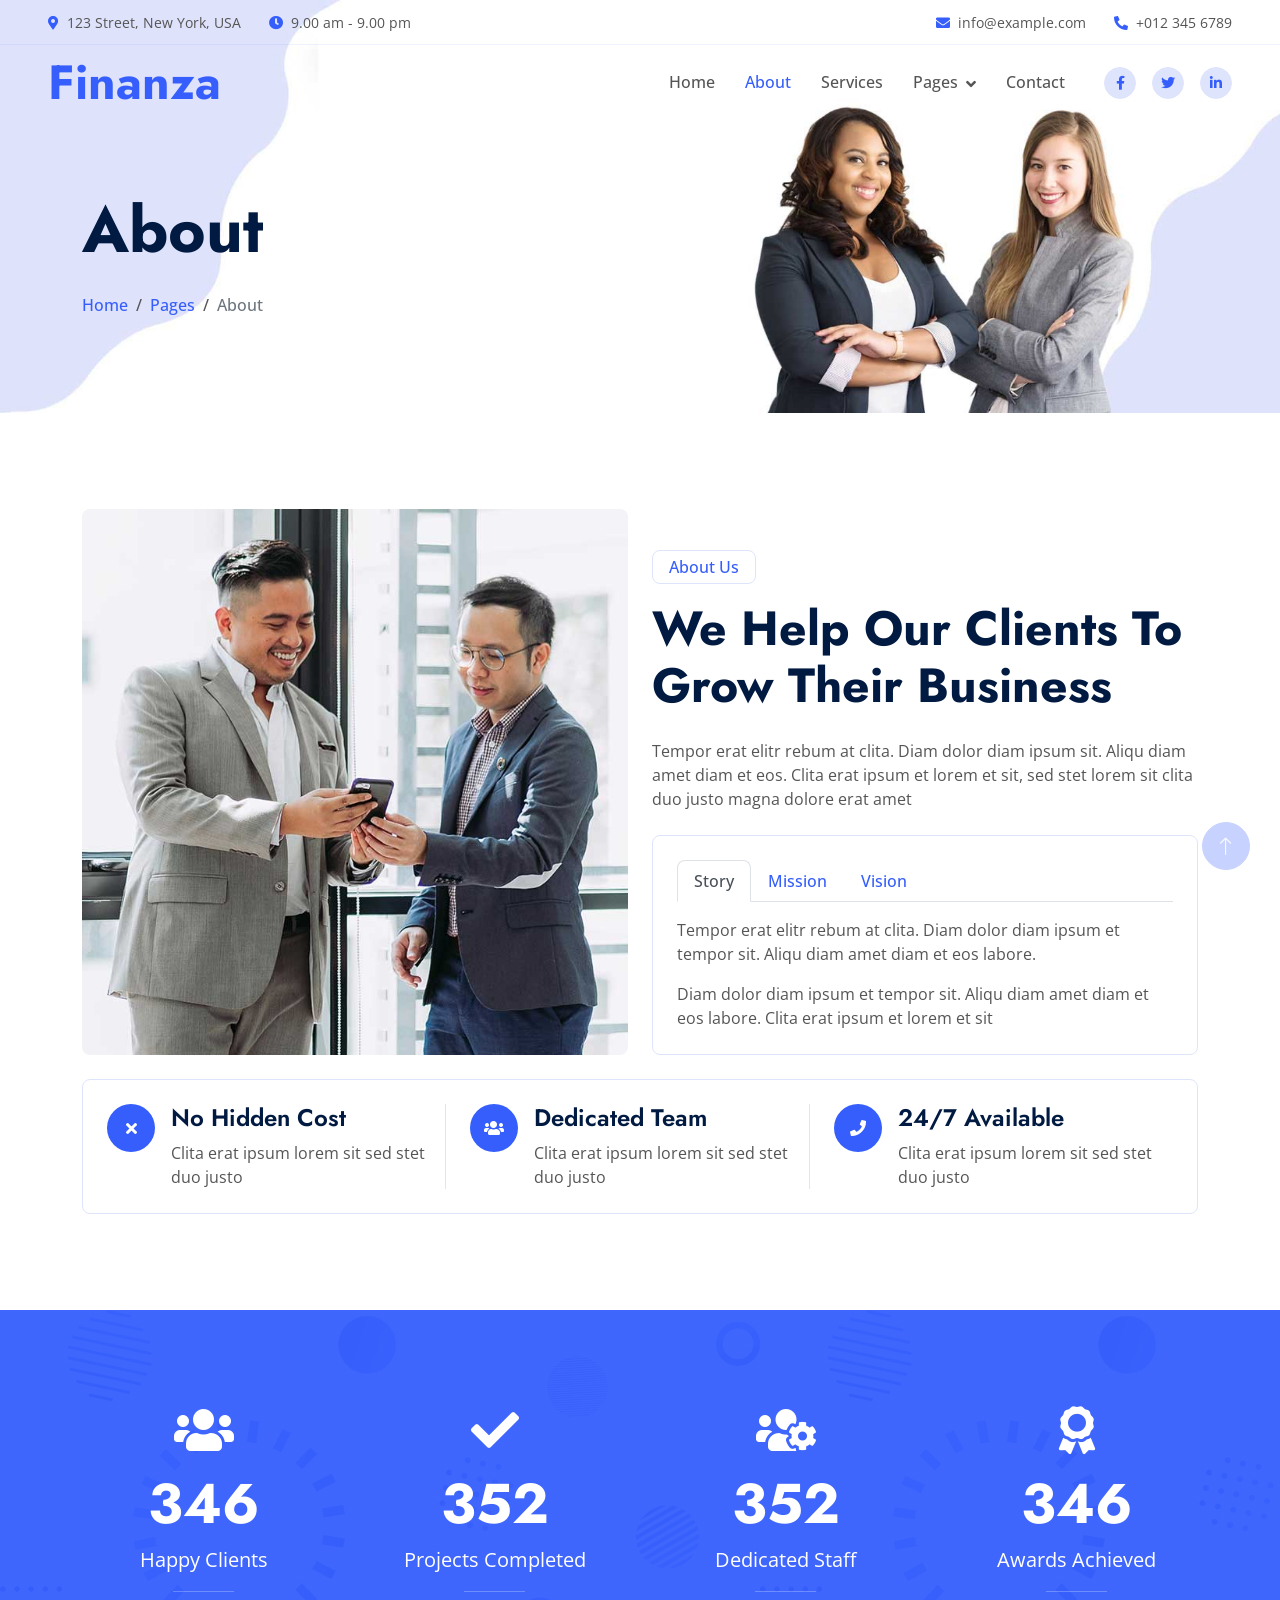
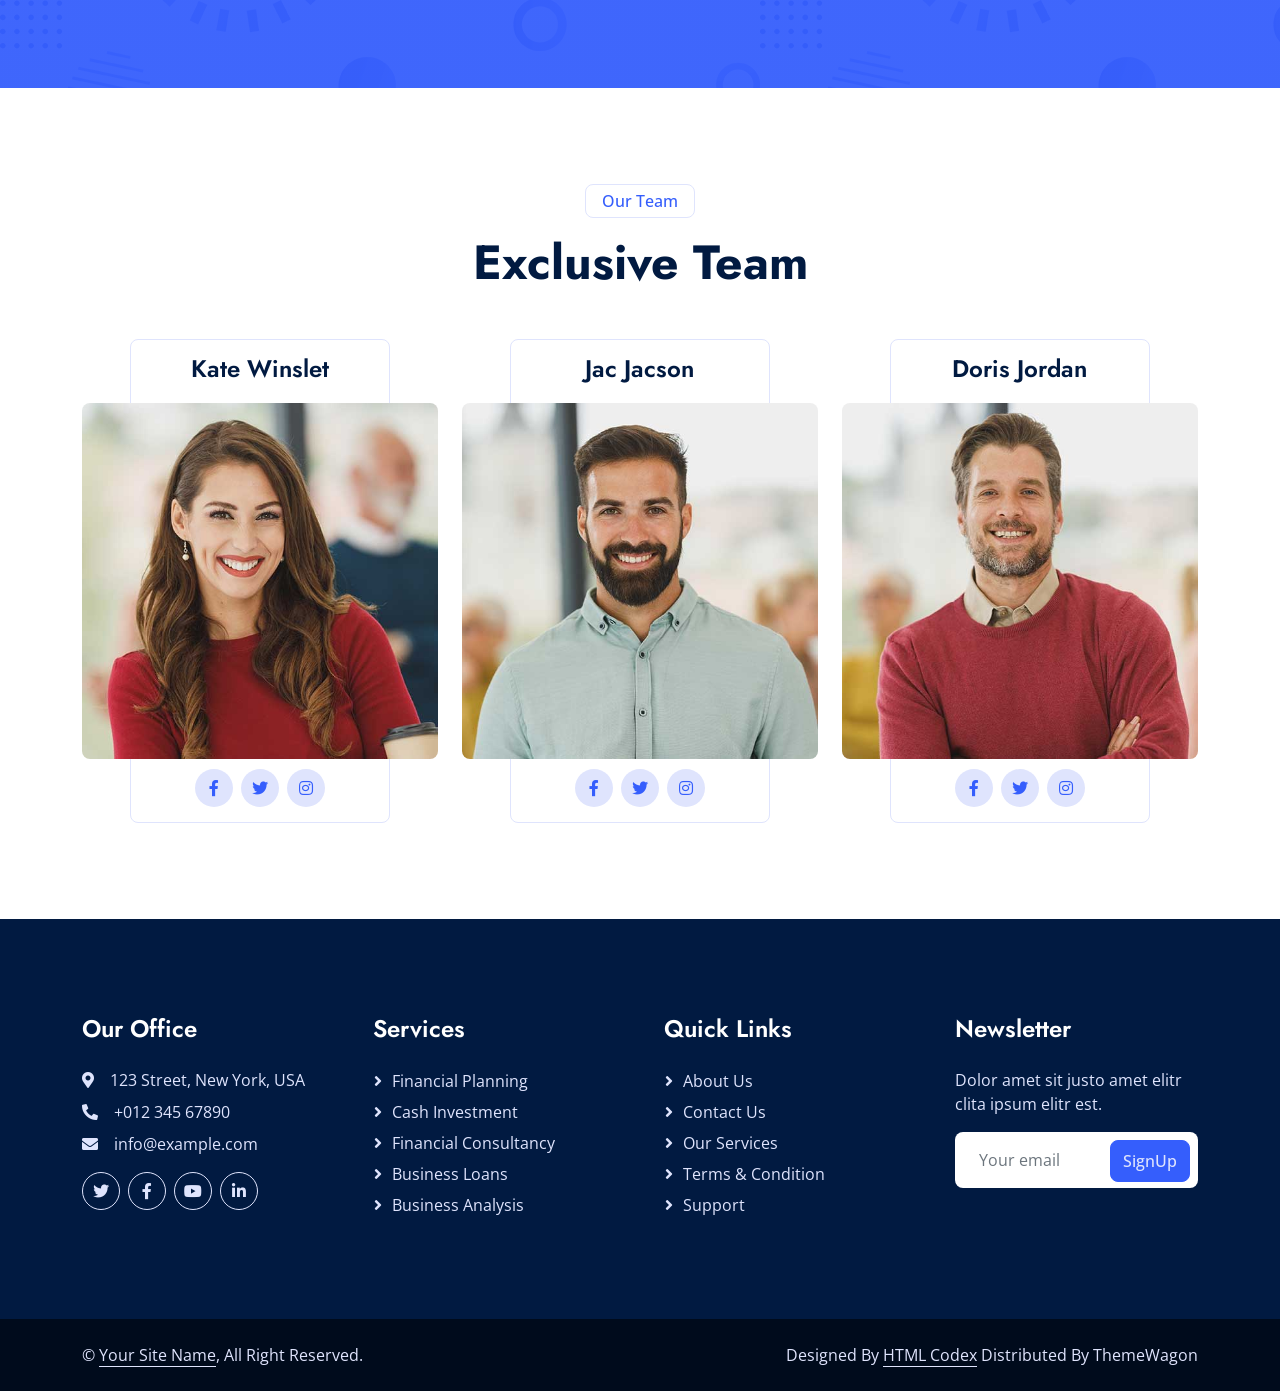
==== about.html @ 11fd66bc "Add files via upload" ====
<!DOCTYPE html>
<html lang="en">

<head>
    <meta charset="utf-8">
    <title>Finanza - Financial Services Website Template</title>
    <meta content="width=device-width, initial-scale=1.0" name="viewport">
    <meta content="" name="keywords">
    <meta content="" name="description">

    <!-- Favicon -->
    <link href="img/favicon.ico" rel="icon">

    <!-- Google Web Fonts -->
    <link rel="preconnect" href="https://fonts.googleapis.com">
    <link rel="preconnect" href="https://fonts.gstatic.com" crossorigin>
    <link
        href="https://fonts.googleapis.com/css2?family=Jost:wght@500;600;700&family=Open+Sans:wght@400;500&display=swap"
        rel="stylesheet">

    <!-- Icon Font Stylesheet -->
    <link href="https://cdnjs.cloudflare.com/ajax/libs/font-awesome/5.10.0/css/all.min.css" rel="stylesheet">
    <link href="https://cdn.jsdelivr.net/npm/bootstrap-icons@1.4.1/font/bootstrap-icons.css" rel="stylesheet">

    <!-- Libraries Stylesheet -->
    <link href="lib/animate/animate.min.css" rel="stylesheet">
    <link href="lib/owlcarousel/assets/owl.carousel.min.css" rel="stylesheet">

    <!-- Customized Bootstrap Stylesheet -->
    <link href="css/bootstrap.min.css" rel="stylesheet">

    <!-- Template Stylesheet -->
    <link href="css/style.css" rel="stylesheet">
</head>

<body>
    <!-- Spinner Start -->
    <div id="spinner"
        class="show bg-white position-fixed translate-middle w-100 vh-100 top-50 start-50 d-flex align-items-center justify-content-center">
        <div class="spinner-border text-primary" role="status" style="width: 3rem; height: 3rem;"></div>
    </div>
    <!-- Spinner End -->


    <!-- Navbar Start -->
    <div class="container-fluid fixed-top px-0 wow fadeIn" data-wow-delay="0.1s">
        <div class="top-bar row gx-0 align-items-center d-none d-lg-flex">
            <div class="col-lg-6 px-5 text-start">
                <small><i class="fa fa-map-marker-alt text-primary me-2"></i>123 Street, New York, USA</small>
                <small class="ms-4"><i class="fa fa-clock text-primary me-2"></i>9.00 am - 9.00 pm</small>
            </div>
            <div class="col-lg-6 px-5 text-end">
                <small><i class="fa fa-envelope text-primary me-2"></i>info@example.com</small>
                <small class="ms-4"><i class="fa fa-phone-alt text-primary me-2"></i>+012 345 6789</small>
            </div>
        </div>

        <nav class="navbar navbar-expand-lg navbar-light py-lg-0 px-lg-5 wow fadeIn" data-wow-delay="0.1s">
            <a href="index.html" class="navbar-brand ms-4 ms-lg-0">
                <h1 class="display-5 text-primary m-0">Finanza</h1>
            </a>
            <button type="button" class="navbar-toggler me-4" data-bs-toggle="collapse"
                data-bs-target="#navbarCollapse">
                <span class="navbar-toggler-icon"></span>
            </button>
            <div class="collapse navbar-collapse" id="navbarCollapse">
                <div class="navbar-nav ms-auto p-4 p-lg-0">
                    <a href="index.html" class="nav-item nav-link">Home</a>
                    <a href="about.html" class="nav-item nav-link active">About</a>
                    <a href="service.html" class="nav-item nav-link">Services</a>
                    <div class="nav-item dropdown">
                        <a href="#" class="nav-link dropdown-toggle" data-bs-toggle="dropdown">Pages</a>
                        <div class="dropdown-menu border-light m-0">
                            <a href="project.html" class="dropdown-item">Projects</a>
                            <a href="feature.html" class="dropdown-item">Features</a>
                            <a href="team.html" class="dropdown-item">Team Member</a>
                            <a href="testimonial.html" class="dropdown-item">Testimonial</a>
                            <a href="404.html" class="dropdown-item">404 Page</a>
                        </div>
                    </div>
                    <a href="contact.html" class="nav-item nav-link">Contact</a>
                </div>
                <div class="d-none d-lg-flex ms-2">
                    <a class="btn btn-light btn-sm-square rounded-circle ms-3" href="">
                        <small class="fab fa-facebook-f text-primary"></small>
                    </a>
                    <a class="btn btn-light btn-sm-square rounded-circle ms-3" href="">
                        <small class="fab fa-twitter text-primary"></small>
                    </a>
                    <a class="btn btn-light btn-sm-square rounded-circle ms-3" href="">
                        <small class="fab fa-linkedin-in text-primary"></small>
                    </a>
                </div>
            </div>
        </nav>
    </div>
    <!-- Navbar End -->


    <!-- Page Header Start -->
    <div class="container-fluid page-header mb-5 wow fadeIn" data-wow-delay="0.1s">
        <div class="container">
            <h1 class="display-3 mb-4 animated slideInDown">About</h1>
            <nav aria-label="breadcrumb animated slideInDown">
                <ol class="breadcrumb mb-0">
                    <li class="breadcrumb-item"><a href="#">Home</a></li>
                    <li class="breadcrumb-item"><a href="#">Pages</a></li>
                    <li class="breadcrumb-item active" aria-current="page">About</li>
                </ol>
            </nav>
        </div>
    </div>
    <!-- Page Header End -->


    <!-- About Start -->
    <div class="container-xxl py-5">
        <div class="container">
            <div class="row g-4 align-items-end mb-4">
                <div class="col-lg-6 wow fadeInUp" data-wow-delay="0.1s">
                    <img class="img-fluid rounded" src="img/about.jpg">
                </div>
                <div class="col-lg-6 wow fadeInUp" data-wow-delay="0.3s">
                    <p class="d-inline-block border rounded text-primary fw-semi-bold py-1 px-3">About Us</p>
                    <h1 class="display-5 mb-4">We Help Our Clients To Grow Their Business</h1>
                    <p class="mb-4">Tempor erat elitr rebum at clita. Diam dolor diam ipsum sit. Aliqu diam amet diam et
                        eos. Clita erat ipsum et lorem et sit, sed stet lorem sit clita duo justo magna dolore erat amet
                    </p>
                    <div class="border rounded p-4">
                        <nav>
                            <div class="nav nav-tabs mb-3" id="nav-tab" role="tablist">
                                <button class="nav-link fw-semi-bold active" id="nav-story-tab" data-bs-toggle="tab"
                                    data-bs-target="#nav-story" type="button" role="tab" aria-controls="nav-story"
                                    aria-selected="true">Story</button>
                                <button class="nav-link fw-semi-bold" id="nav-mission-tab" data-bs-toggle="tab"
                                    data-bs-target="#nav-mission" type="button" role="tab" aria-controls="nav-mission"
                                    aria-selected="false">Mission</button>
                                <button class="nav-link fw-semi-bold" id="nav-vision-tab" data-bs-toggle="tab"
                                    data-bs-target="#nav-vision" type="button" role="tab" aria-controls="nav-vision"
                                    aria-selected="false">Vision</button>
                            </div>
                        </nav>
                        <div class="tab-content" id="nav-tabContent">
                            <div class="tab-pane fade show active" id="nav-story" role="tabpanel"
                                aria-labelledby="nav-story-tab">
                                <p>Tempor erat elitr rebum at clita. Diam dolor diam ipsum et tempor sit. Aliqu diam
                                    amet diam et eos labore.</p>
                                <p class="mb-0">Diam dolor diam ipsum et tempor sit. Aliqu diam amet diam et eos labore.
                                    Clita erat ipsum et lorem et sit</p>
                            </div>
                            <div class="tab-pane fade" id="nav-mission" role="tabpanel"
                                aria-labelledby="nav-mission-tab">
                                <p>Tempor erat elitr rebum at clita. Diam dolor diam ipsum et tempor sit. Aliqu diam
                                    amet diam et eos labore.</p>
                                <p class="mb-0">Diam dolor diam ipsum et tempor sit. Aliqu diam amet diam et eos labore.
                                    Clita erat ipsum et lorem et sit</p>
                            </div>
                            <div class="tab-pane fade" id="nav-vision" role="tabpanel" aria-labelledby="nav-vision-tab">
                                <p>Tempor erat elitr rebum at clita. Diam dolor diam ipsum et tempor sit. Aliqu diam
                                    amet diam et eos labore.</p>
                                <p class="mb-0">Diam dolor diam ipsum et tempor sit. Aliqu diam amet diam et eos labore.
                                    Clita erat ipsum et lorem et sit</p>
                            </div>
                        </div>
                    </div>
                </div>
            </div>
            <div class="border rounded p-4 wow fadeInUp" data-wow-delay="0.1s">
                <div class="row g-4">
                    <div class="col-lg-4 wow fadeIn" data-wow-delay="0.1s">
                        <div class="h-100">
                            <div class="d-flex">
                                <div class="flex-shrink-0 btn-lg-square rounded-circle bg-primary">
                                    <i class="fa fa-times text-white"></i>
                                </div>
                                <div class="ps-3">
                                    <h4>No Hidden Cost</h4>
                                    <span>Clita erat ipsum lorem sit sed stet duo justo</span>
                                </div>
                                <div class="border-end d-none d-lg-block"></div>
                            </div>
                            <div class="border-bottom mt-4 d-block d-lg-none"></div>
                        </div>
                    </div>
                    <div class="col-lg-4 wow fadeIn" data-wow-delay="0.3s">
                        <div class="h-100">
                            <div class="d-flex">
                                <div class="flex-shrink-0 btn-lg-square rounded-circle bg-primary">
                                    <i class="fa fa-users text-white"></i>
                                </div>
                                <div class="ps-3">
                                    <h4>Dedicated Team</h4>
                                    <span>Clita erat ipsum lorem sit sed stet duo justo</span>
                                </div>
                                <div class="border-end d-none d-lg-block"></div>
                            </div>
                            <div class="border-bottom mt-4 d-block d-lg-none"></div>
                        </div>
                    </div>
                    <div class="col-lg-4 wow fadeIn" data-wow-delay="0.5s">
                        <div class="h-100">
                            <div class="d-flex">
                                <div class="flex-shrink-0 btn-lg-square rounded-circle bg-primary">
                                    <i class="fa fa-phone text-white"></i>
                                </div>
                                <div class="ps-3">
                                    <h4>24/7 Available</h4>
                                    <span>Clita erat ipsum lorem sit sed stet duo justo</span>
                                </div>
                            </div>
                        </div>
                    </div>
                </div>
            </div>
        </div>
    </div>
    <!-- About End -->


    <!-- Facts Start -->
    <div class="container-fluid facts my-5 py-5">
        <div class="container py-5">
            <div class="row g-5">
                <div class="col-sm-6 col-lg-3 text-center wow fadeIn" data-wow-delay="0.1s">
                    <i class="fa fa-users fa-3x text-white mb-3"></i>
                    <h1 class="display-4 text-white" data-toggle="counter-up">1234</h1>
                    <span class="fs-5 text-white">Happy Clients</span>
                    <hr class="bg-white w-25 mx-auto mb-0">
                </div>
                <div class="col-sm-6 col-lg-3 text-center wow fadeIn" data-wow-delay="0.3s">
                    <i class="fa fa-check fa-3x text-white mb-3"></i>
                    <h1 class="display-4 text-white" data-toggle="counter-up">1234</h1>
                    <span class="fs-5 text-white">Projects Completed</span>
                    <hr class="bg-white w-25 mx-auto mb-0">
                </div>
                <div class="col-sm-6 col-lg-3 text-center wow fadeIn" data-wow-delay="0.5s">
                    <i class="fa fa-users-cog fa-3x text-white mb-3"></i>
                    <h1 class="display-4 text-white" data-toggle="counter-up">1234</h1>
                    <span class="fs-5 text-white">Dedicated Staff</span>
                    <hr class="bg-white w-25 mx-auto mb-0">
                </div>
                <div class="col-sm-6 col-lg-3 text-center wow fadeIn" data-wow-delay="0.7s">
                    <i class="fa fa-award fa-3x text-white mb-3"></i>
                    <h1 class="display-4 text-white" data-toggle="counter-up">1234</h1>
                    <span class="fs-5 text-white">Awards Achieved</span>
                    <hr class="bg-white w-25 mx-auto mb-0">
                </div>
            </div>
        </div>
    </div>
    <!-- Facts End -->


    <!-- Team Start -->
    <div class="container-xxl py-5">
        <div class="container">
            <div class="text-center mx-auto wow fadeInUp" data-wow-delay="0.1s" style="max-width: 600px;">
                <p class="d-inline-block border rounded text-primary fw-semi-bold py-1 px-3">Our Team</p>
                <h1 class="display-5 mb-5">Exclusive Team</h1>
            </div>
            <div class="row g-4">
                <div class="col-lg-4 col-md-6 wow fadeInUp" data-wow-delay="0.1s">
                    <div class="team-item">
                        <img class="img-fluid rounded" src="img/team-1.jpg" alt="">
                        <div class="team-text">
                            <h4 class="mb-0">Kate Winslet</h4>
                            <div class="team-social d-flex">
                                <a class="btn btn-square rounded-circle mx-1" href=""><i
                                        class="fab fa-facebook-f"></i></a>
                                <a class="btn btn-square rounded-circle mx-1" href=""><i class="fab fa-twitter"></i></a>
                                <a class="btn btn-square rounded-circle mx-1" href=""><i
                                        class="fab fa-instagram"></i></a>
                            </div>
                        </div>
                    </div>
                </div>
                <div class="col-lg-4 col-md-6 wow fadeInUp" data-wow-delay="0.3s">
                    <div class="team-item">
                        <img class="img-fluid rounded" src="img/team-2.jpg" alt="">
                        <div class="team-text">
                            <h4 class="mb-0">Jac Jacson</h4>
                            <div class="team-social d-flex">
                                <a class="btn btn-square rounded-circle mx-1" href=""><i
                                        class="fab fa-facebook-f"></i></a>
                                <a class="btn btn-square rounded-circle mx-1" href=""><i class="fab fa-twitter"></i></a>
                                <a class="btn btn-square rounded-circle mx-1" href=""><i
                                        class="fab fa-instagram"></i></a>
                            </div>
                        </div>
                    </div>
                </div>
                <div class="col-lg-4 col-md-6 wow fadeInUp" data-wow-delay="0.5s">
                    <div class="team-item">
                        <img class="img-fluid rounded" src="img/team-3.jpg" alt="">
                        <div class="team-text">
                            <h4 class="mb-0">Doris Jordan</h4>
                            <div class="team-social d-flex">
                                <a class="btn btn-square rounded-circle mx-1" href=""><i
                                        class="fab fa-facebook-f"></i></a>
                                <a class="btn btn-square rounded-circle mx-1" href=""><i class="fab fa-twitter"></i></a>
                                <a class="btn btn-square rounded-circle mx-1" href=""><i
                                        class="fab fa-instagram"></i></a>
                            </div>
                        </div>
                    </div>
                </div>
            </div>
        </div>
    </div>
    <!-- Team End -->


    <!-- Footer Start -->
    <div class="container-fluid bg-dark text-light footer mt-5 py-5 wow fadeIn" data-wow-delay="0.1s">
        <div class="container py-5">
            <div class="row g-5">
                <div class="col-lg-3 col-md-6">
                    <h4 class="text-white mb-4">Our Office</h4>
                    <p class="mb-2"><i class="fa fa-map-marker-alt me-3"></i>123 Street, New York, USA</p>
                    <p class="mb-2"><i class="fa fa-phone-alt me-3"></i>+012 345 67890</p>
                    <p class="mb-2"><i class="fa fa-envelope me-3"></i>info@example.com</p>
                    <div class="d-flex pt-2">
                        <a class="btn btn-square btn-outline-light rounded-circle me-2" href=""><i
                                class="fab fa-twitter"></i></a>
                        <a class="btn btn-square btn-outline-light rounded-circle me-2" href=""><i
                                class="fab fa-facebook-f"></i></a>
                        <a class="btn btn-square btn-outline-light rounded-circle me-2" href=""><i
                                class="fab fa-youtube"></i></a>
                        <a class="btn btn-square btn-outline-light rounded-circle me-2" href=""><i
                                class="fab fa-linkedin-in"></i></a>
                    </div>
                </div>
                <div class="col-lg-3 col-md-6">
                    <h4 class="text-white mb-4">Services</h4>
                    <a class="btn btn-link" href="">Financial Planning</a>
                    <a class="btn btn-link" href="">Cash Investment</a>
                    <a class="btn btn-link" href="">Financial Consultancy</a>
                    <a class="btn btn-link" href="">Business Loans</a>
                    <a class="btn btn-link" href="">Business Analysis</a>
                </div>
                <div class="col-lg-3 col-md-6">
                    <h4 class="text-white mb-4">Quick Links</h4>
                    <a class="btn btn-link" href="">About Us</a>
                    <a class="btn btn-link" href="">Contact Us</a>
                    <a class="btn btn-link" href="">Our Services</a>
                    <a class="btn btn-link" href="">Terms & Condition</a>
                    <a class="btn btn-link" href="">Support</a>
                </div>
                <div class="col-lg-3 col-md-6">
                    <h4 class="text-white mb-4">Newsletter</h4>
                    <p>Dolor amet sit justo amet elitr clita ipsum elitr est.</p>
                    <div class="position-relative w-100">
                        <input class="form-control bg-white border-0 w-100 py-3 ps-4 pe-5" type="text"
                            placeholder="Your email">
                        <button type="button"
                            class="btn btn-primary py-2 position-absolute top-0 end-0 mt-2 me-2">SignUp</button>
                    </div>
                </div>
            </div>
        </div>
    </div>
    <!-- Footer End -->


    <!-- Copyright Start -->
    <div class="container-fluid copyright py-4">
        <div class="container">
            <div class="row">
                <div class="col-md-6 text-center text-md-start mb-3 mb-md-0">
                    &copy; <a class="border-bottom" href="#">Your Site Name</a>, All Right Reserved.
                </div>
                <div class="col-md-6 text-center text-md-end">
                    <!--/*** This template is free as long as you keep the footer author’s credit link/attribution link/backlink. If you'd like to use the template without the footer author’s credit link/attribution link/backlink, you can purchase the Credit Removal License from "https://htmlcodex.com/credit-removal". Thank you for your support. ***/-->
                    Designed By <a class="border-bottom" href="https://htmlcodex.com">HTML Codex</a> Distributed By <a
                        href="https://themewagon.com">ThemeWagon</a>
                </div>
            </div>
        </div>
    </div>
    <!-- Copyright End -->


    <!-- Back to Top -->
    <a href="#" class="btn btn-lg btn-primary btn-lg-square rounded-circle back-to-top"><i
            class="bi bi-arrow-up"></i></a>


    <!-- JavaScript Libraries -->
    <script src="https://code.jquery.com/jquery-3.4.1.min.js"></script>
    <script src="https://cdn.jsdelivr.net/npm/bootstrap@5.0.0/dist/js/bootstrap.bundle.min.js"></script>
    <script src="lib/wow/wow.min.js"></script>
    <script src="lib/easing/easing.min.js"></script>
    <script src="lib/waypoints/waypoints.min.js"></script>
    <script src="lib/owlcarousel/owl.carousel.min.js"></script>
    <script src="lib/counterup/counterup.min.js"></script>

    <!-- Template Javascript -->
    <script src="js/main.js"></script>
</body>

</html>
---- css/style.css ----
/********** Template CSS **********/
:root {
    --primary: #355EFC;
    --secondary: #E93C05;
    --tertiary: #555555;
    --light: #DFE4FD;
    --dark: #011A41;
}

.back-to-top {
    position: fixed;
    display: none;
    right: 30px;
    bottom: 30px;
    z-index: 99;
}

h1,
.h1,
h2,
.h2,
.fw-bold {
    font-weight: 700 !important;
}

h3,
.h3,
h4,
.h4,
.fw-medium {
    font-weight: 600 !important;
}

h5,
.h5,
h6,
.h6,
.fw-semi-bold {
    font-weight: 500 !important;
}


/*** Spinner ***/
#spinner {
    opacity: 0;
    visibility: hidden;
    transition: opacity .5s ease-out, visibility 0s linear .5s;
    z-index: 99999;
}

#spinner.show {
    transition: opacity .5s ease-out, visibility 0s linear 0s;
    visibility: visible;
    opacity: 1;
}


/*** Button ***/
.btn {
    transition: .5s;
    font-weight: 500;
}

.btn-primary,
.btn-outline-primary:hover {
    color: var(--light);
}

.btn-square {
    width: 38px;
    height: 38px;
}

.btn-sm-square {
    width: 32px;
    height: 32px;
}

.btn-lg-square {
    width: 48px;
    height: 48px;
}

.btn-square,
.btn-sm-square,
.btn-lg-square {
    padding: 0;
    display: flex;
    align-items: center;
    justify-content: center;
    font-weight: normal;
}


/*** Navbar ***/
.fixed-top {
    transition: .5s;
}

.top-bar {
    height: 45px;
    border-bottom: 1px solid rgba(53, 94, 252, .07);
}

.navbar .dropdown-toggle::after {
    border: none;
    content: "\f107";
    font-family: "Font Awesome 5 Free";
    font-weight: 900;
    vertical-align: middle;
    margin-left: 8px;
}

.navbar .navbar-nav .nav-link {
    padding: 25px 15px;
    color: var(--tertiary);
    font-weight: 500;
    outline: none;
}

.navbar .navbar-nav .nav-link:hover,
.navbar .navbar-nav .nav-link.active {
    color: var(--primary);
}

@media (max-width: 991.98px) {
    .navbar .navbar-nav {
        margin-top: 10px;
        border-top: 1px solid rgba(0, 0, 0, .07);
        background: #FFFFFF;
    }

    .navbar .navbar-nav .nav-link {
        padding: 10px 0;
    }
}

@media (min-width: 992px) {
    .navbar .nav-item .dropdown-menu {
        display: block;
        visibility: hidden;
        top: 100%;
        transform: rotateX(-75deg);
        transform-origin: 0% 0%;
        transition: .5s;
        opacity: 0;
    }

    .navbar .nav-item:hover .dropdown-menu {
        transform: rotateX(0deg);
        visibility: visible;
        transition: .5s;
        opacity: 1;
    }
}


/*** Header ***/
.carousel-caption {
    top: 0;
    left: 0;
    right: 0;
    bottom: 0;
    display: flex;
    align-items: center;
    justify-content: center;
    text-align: start;
    z-index: 1;
}

.carousel-control-prev,
.carousel-control-next {
    width: 3rem;
}

.carousel-control-prev-icon,
.carousel-control-next-icon {
    width: 3rem;
    height: 3rem;
    background-color: var(--primary);
    border: 10px solid var(--primary);
}

.carousel-control-prev-icon {
    border-radius: 0 3rem 3rem 0;
}

.carousel-control-next-icon {
    border-radius: 3rem 0 0 3rem;
}

@media (max-width: 768px) {
    #header-carousel .carousel-item {
        position: relative;
        min-height: 450px;
    }
    
    #header-carousel .carousel-item img {
        position: absolute;
        width: 100%;
        height: 100%;
        object-fit: cover;
    }
}

.page-header {
    padding-top: 12rem;
    padding-bottom: 6rem;
    background: url(../img/header.jpg) top left no-repeat;
    background-size: cover;
}

.page-header .breadcrumb-item,
.page-header .breadcrumb-item a {
    font-weight: 500;
}

.page-header .breadcrumb-item+.breadcrumb-item::before {
    color: var(--tertiary);
}


/*** Facts ***/
.facts {
    background: linear-gradient(rgba(53, 94, 252, .95), rgba(53, 94, 252, .95)), url(../img/bg.png);
}


/*** Callback ***/
.callback {
    position: relative;
}

.callback::before {
    position: absolute;
    content: "";
    width: 100%;
    height: 50%;
    top: 0;
    left: 0;
    background: linear-gradient(rgba(53, 94, 252, .95), rgba(53, 94, 252, .95)), url(../img/bg.png);
    z-index: -1;
}


/*** Feature ***/
.feature .feature-box,
.feature .feature-box * {
    transition: .5s;
}

.feature .feature-box:hover {
    background: var(--primary);
    border-color: var(--primary) !important;
}

.feature .feature-box:hover * {
    color: #FFFFFF !important;
}


/*** Service ***/
.service .nav .nav-link {
    transition: .5s;
}

.service .nav .nav-link.active {
    border-color: var(--primary) !important;
    background: var(--primary);
}

.service .nav .nav-link.active h5 {
    color: #FFFFFF !important;
}

.service .nav .nav-link.active h5 i {
    color: #FFFFFF !important;
}


/*** Project ***/
.project-item,
.project-item .project-img {
    position: relative;
}

.project-item .project-img a {
    position: absolute;
    width: 100%;
    height: 100%;
    top: 0;
    left: 0;
    background: rgba(255, 255, 255, .5);
    display: flex;
    align-items: center;
    justify-content: center;
    border-radius: 8px;
    opacity: 0;
    transition: .5s;
}

.project-item:hover .project-img a {
    opacity: 1;
}

.project-item .project-title {
    position: absolute;
    top: 3rem;
    right: 0;
    bottom: 0;
    left: 3rem;
    border: 1px solid var(--light);
    border-radius: 8px;
    display: flex;
    align-items: flex-end;
    padding: 18px;
    z-index: -1;
    transition: .5s;
}

.project-item:hover .project-title {
    background: var(--primary);
    border-color: var(--primary);
}

.project-item .project-title h4 {
    transition: .5s;
}

.project-item:hover .project-title h4 {
    color: #FFFFFF;
}

.project-carousel .owl-nav {
    margin-top: 25px;
    display: flex;
    justify-content: center;
}

.project-carousel .owl-nav .owl-prev,
.project-carousel .owl-nav .owl-next {
    margin: 0 12px;
    width: 45px;
    height: 45px;
    display: flex;
    align-items: center;
    justify-content: center;
    color: var(--primary);
    background: var(--light);
    border-radius: 45px;
    font-size: 22px;
    transition: .5s;
}

.project-carousel .owl-nav .owl-prev:hover,
.project-carousel .owl-nav .owl-next:hover {
    background: var(--primary);
    color: var(--light);
}


/*** Team ***/
.team-item {
    position: relative;
    padding: 4rem 0;
}

.team-item img {
    position: relative;
    z-index: 2;
}

.team-item .team-text {
    position: absolute;
    top: 0;
    right: 3rem;
    bottom: 0;
    left: 3rem;
    padding: 15px;
    border: 1px solid var(--light);
    border-radius: 8px;
    display: flex;
    flex-direction: column;
    align-items: center;
    justify-content: space-between;
    transition: .5s;
    z-index: 1;
}

.team-item:hover .team-text {
    background: var(--primary);
    border-color: var(--primary);
}

.team-item .team-text h4 {
    transition: .5s;
}

.team-item:hover .team-text h4 {
    color: #FFFFFF;
}

.team-item .team-social .btn {
    background: var(--light);
    color: var(--primary);
}

.team-item:hover .team-social .btn {
    background: #FFFFFF;
}

.team-item .team-social .btn:hover {
    background: var(--primary);
    color: var(--light);
}


/*** Testimonial ***/
.testimonial-item {
    position: relative;
    text-align: center;
    padding-top: 30px;
}

.testimonial-item .testimonial-text {
    position: relative;
    text-align: center;
}

.testimonial-item .testimonial-text .btn-square {
    position: absolute;
    width: 60px;
    height: 60px;
    top: -30px;
    left: 50%;
    transform: translateX(-50%);
}

.testimonial-item .testimonial-text::before {
    position: absolute;
    content: "";
    bottom: -60px;
    left: 50%;
    transform: translateX(-50%);
    border: 30px solid;
    border-color: var(--light) transparent transparent transparent;
}

.testimonial-item .testimonial-text::after {
    position: absolute;
    content: "";
    bottom: -59px;
    left: 50%;
    transform: translateX(-50%);
    border: 30px solid;
    border-color: #FFFFFF transparent transparent transparent;
}

.testimonial-carousel .owl-item img {
    margin: 0 auto;
    width: 100px;
    height: 100px;
}

.testimonial-carousel .owl-dots {
    margin-top: 25px;
    display: flex;
    align-items: flex-end;
    justify-content: center;
}

.testimonial-carousel .owl-dot {
    position: relative;
    display: inline-block;
    margin: 0 5px;
    width: 30px;
    height: 30px;
    border: 1px solid var(--light);
    border-radius: 30px;
    transition: .5s;
}

.testimonial-carousel .owl-dot::after {
    position: absolute;
    content: "";
    width: 16px;
    height: 16px;
    top: 6px;
    left: 6px;
    border-radius: 16px;
    background: var(--light);
    transition: .5s;
}

.testimonial-carousel .owl-dot.active {
    border-color: var(--primary);
}

.testimonial-carousel .owl-dot.active::after {
    background: var(--primary);
}


/*** Footer ***/
.footer .btn.btn-link {
    display: block;
    margin-bottom: 5px;
    padding: 0;
    text-align: left;
    color: var(--light);
    font-weight: normal;
    text-transform: capitalize;
    transition: .3s;
}

.footer .btn.btn-link::before {
    position: relative;
    content: "\f105";
    font-family: "Font Awesome 5 Free";
    font-weight: 900;
    margin-right: 10px;
}

.footer .btn.btn-link:hover {
    color: var(--primary);
    letter-spacing: 1px;
    box-shadow: none;
}

.copyright {
    color: var(--light);
    background: #000B1C;
}

.copyright a {
    color: var(--light);
}

.copyright a:hover {
    color: var(--primary);
}
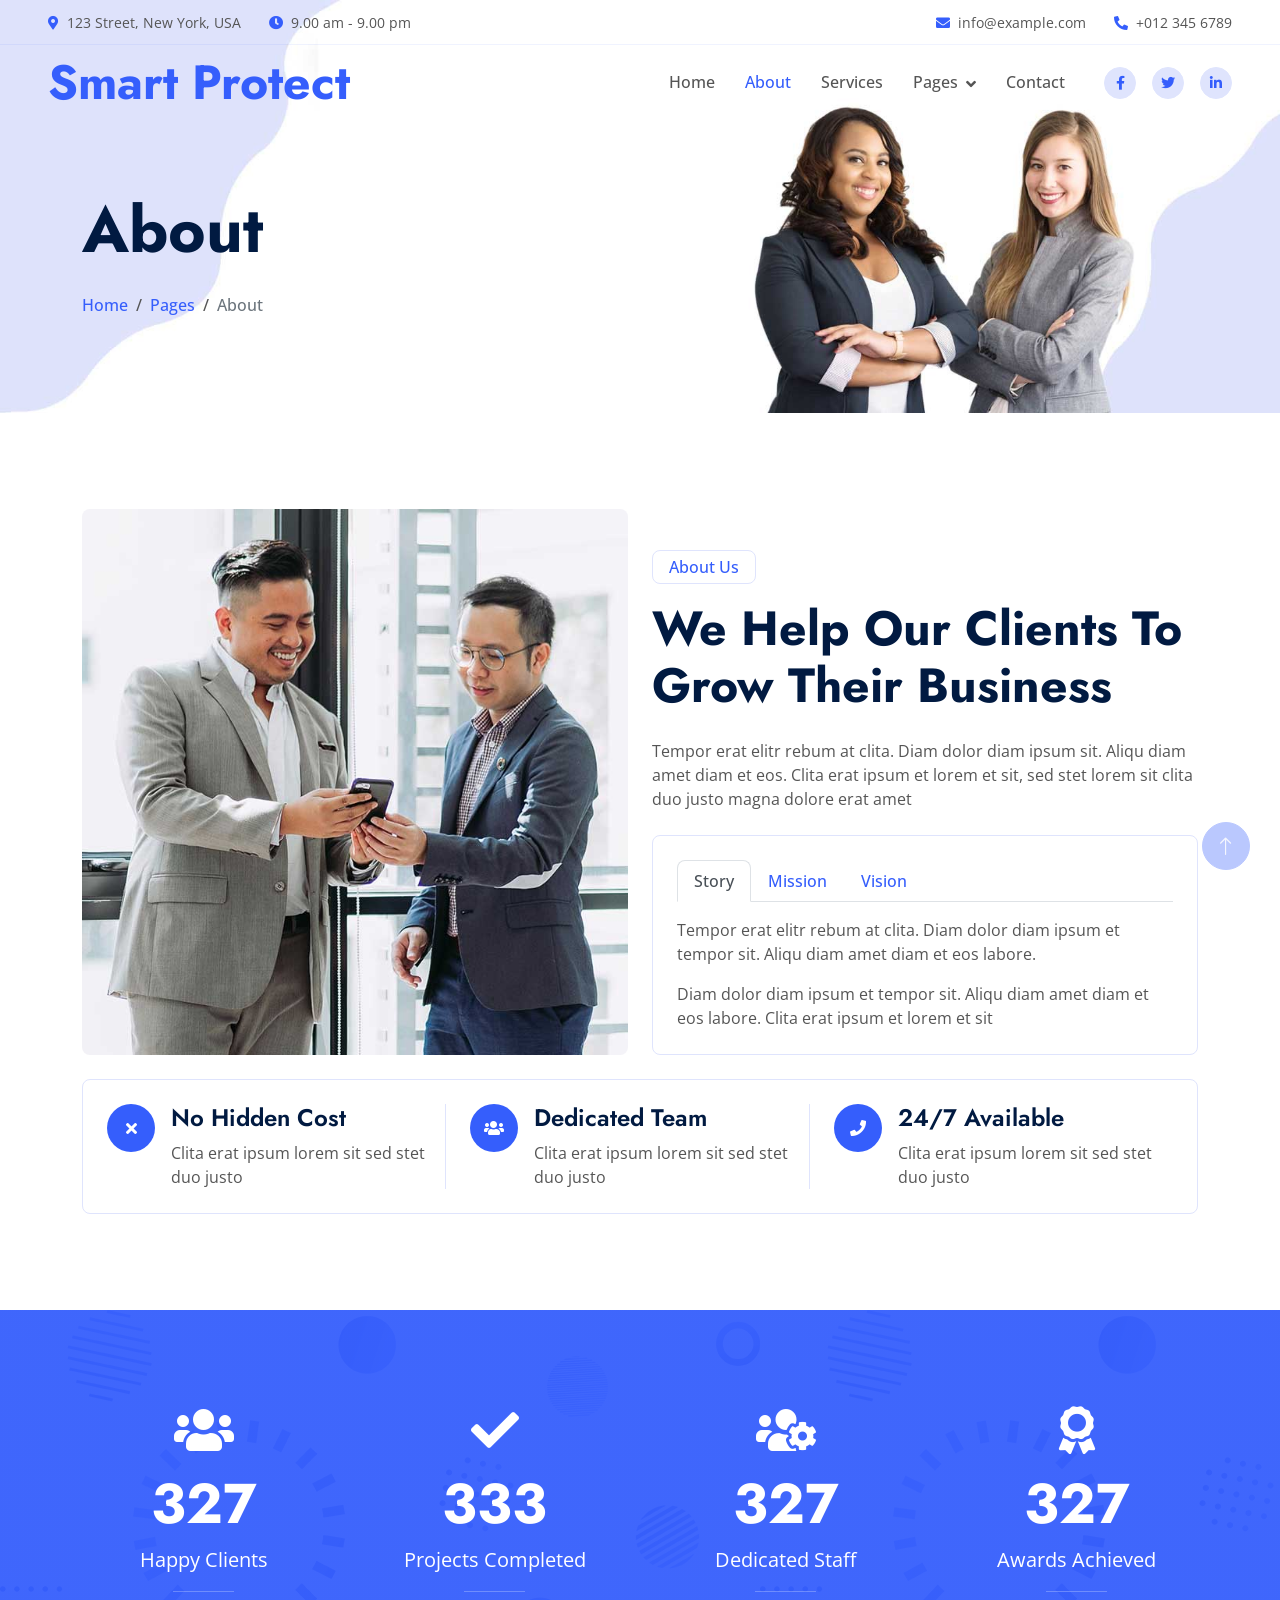
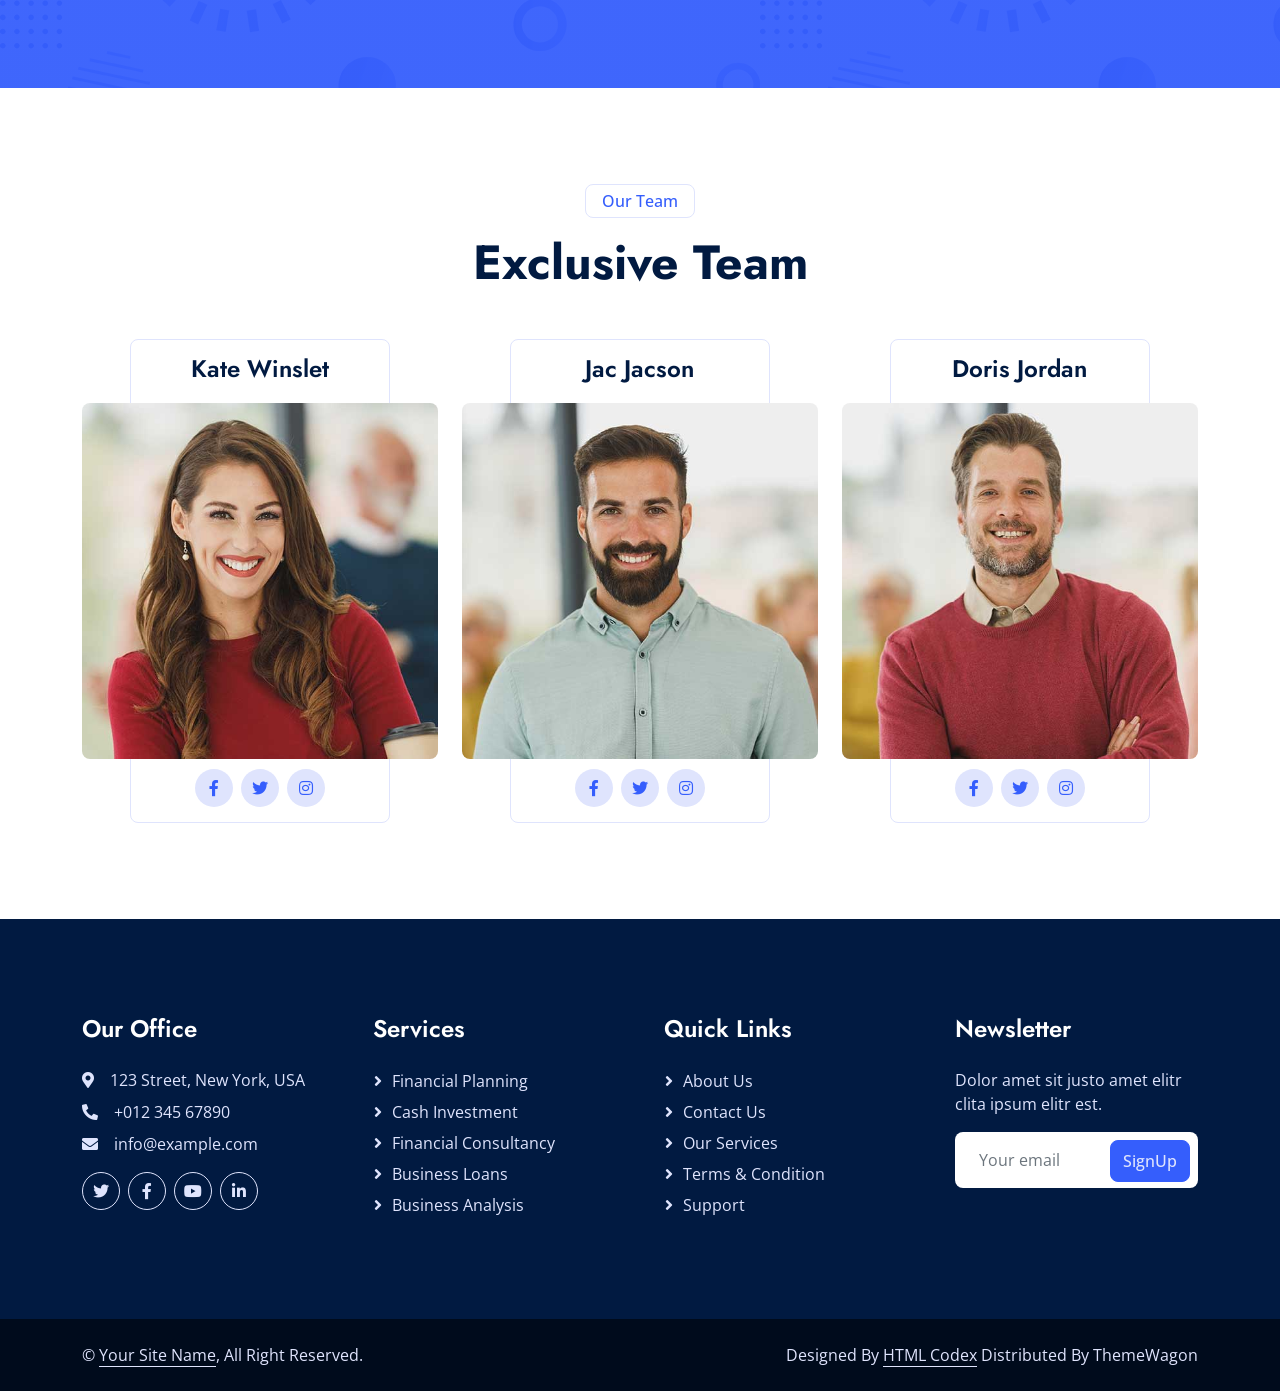
==== commit d1f7473b: "Update about.html" ====
--- a/about.html
+++ b/about.html
@@ -3,7 +3,7 @@
 
 <head>
     <meta charset="utf-8">
-    <title>Finanza - Financial Services Website Template</title>
+    <title>Smart Contract</title>
     <meta content="width=device-width, initial-scale=1.0" name="viewport">
     <meta content="" name="keywords">
     <meta content="" name="description">
@@ -57,7 +57,7 @@
 
         <nav class="navbar navbar-expand-lg navbar-light py-lg-0 px-lg-5 wow fadeIn" data-wow-delay="0.1s">
             <a href="index.html" class="navbar-brand ms-4 ms-lg-0">
-                <h1 class="display-5 text-primary m-0">Finanza</h1>
+                <h1 class="display-5 text-primary m-0">Smart Protect</h1>
             </a>
             <button type="button" class="navbar-toggler me-4" data-bs-toggle="collapse"
                 data-bs-target="#navbarCollapse">
@@ -398,4 +398,4 @@
     <script src="js/main.js"></script>
 </body>
 
-</html>+</html>
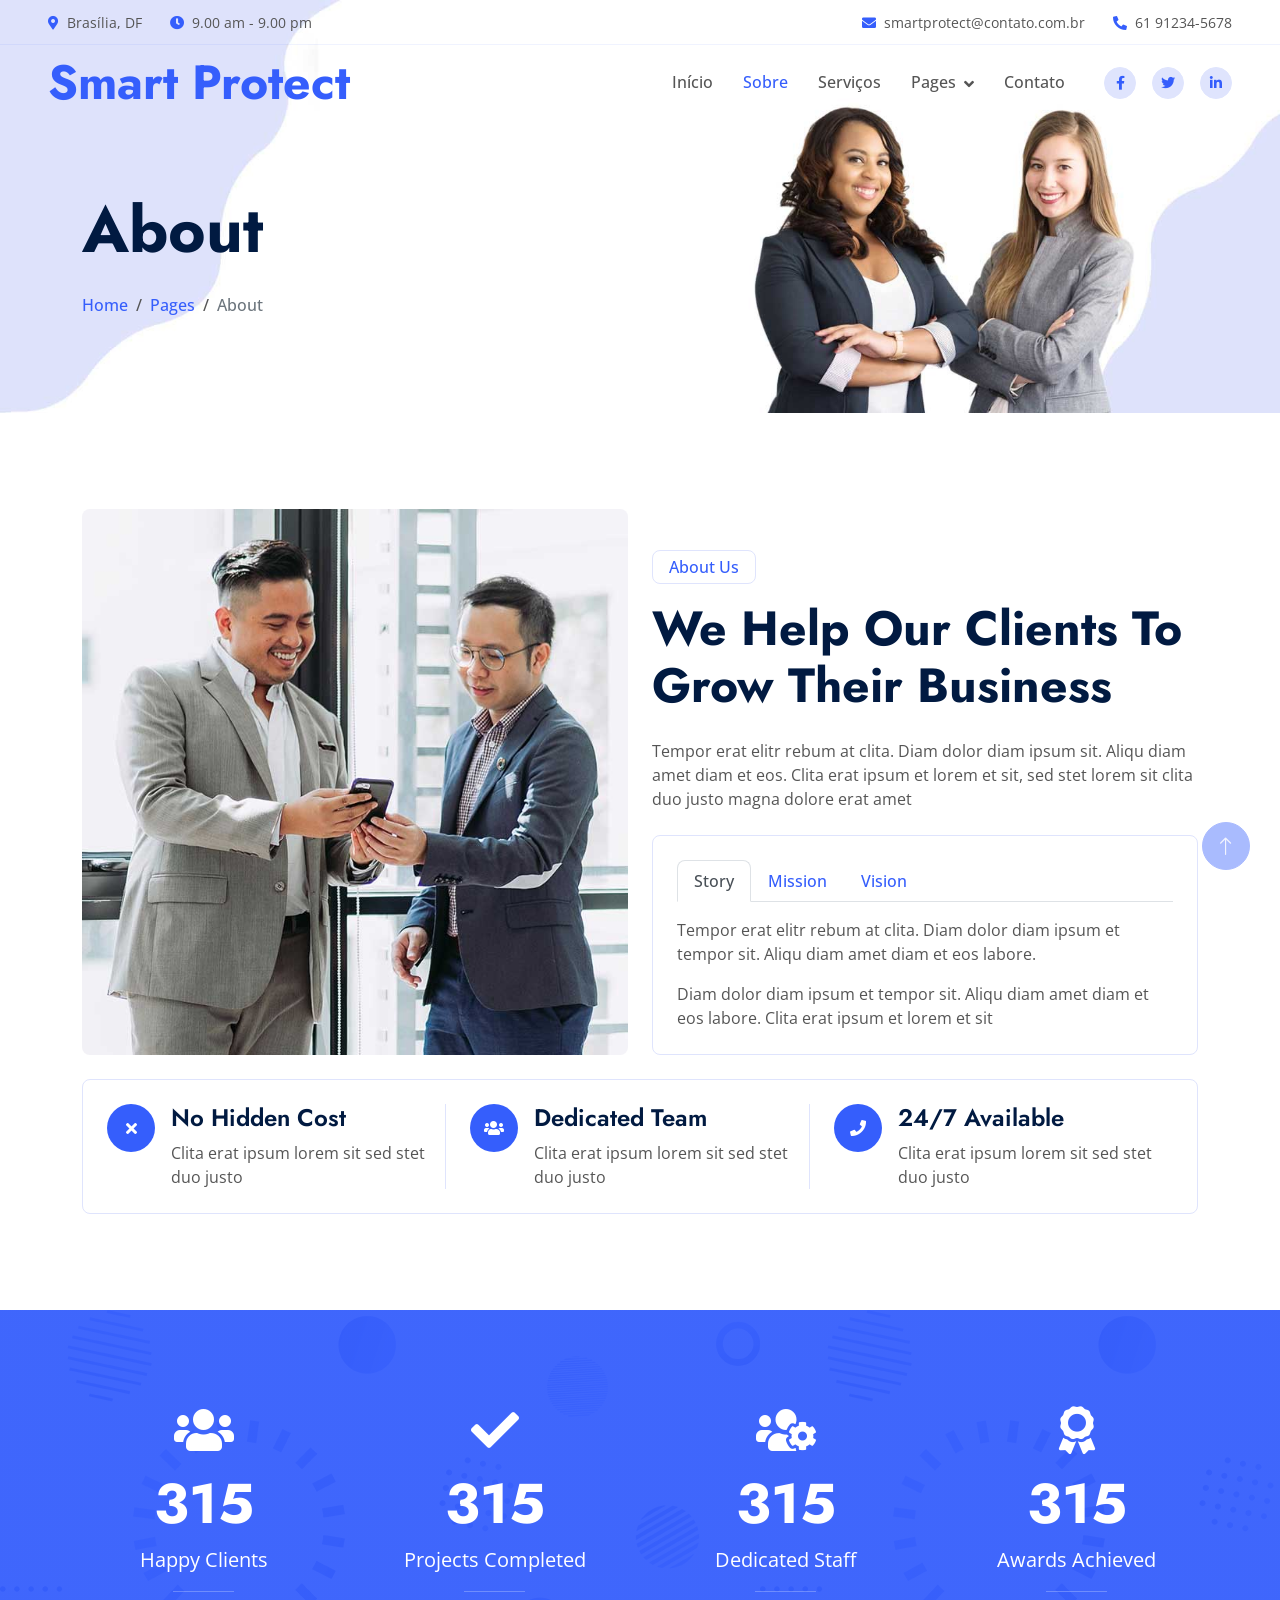
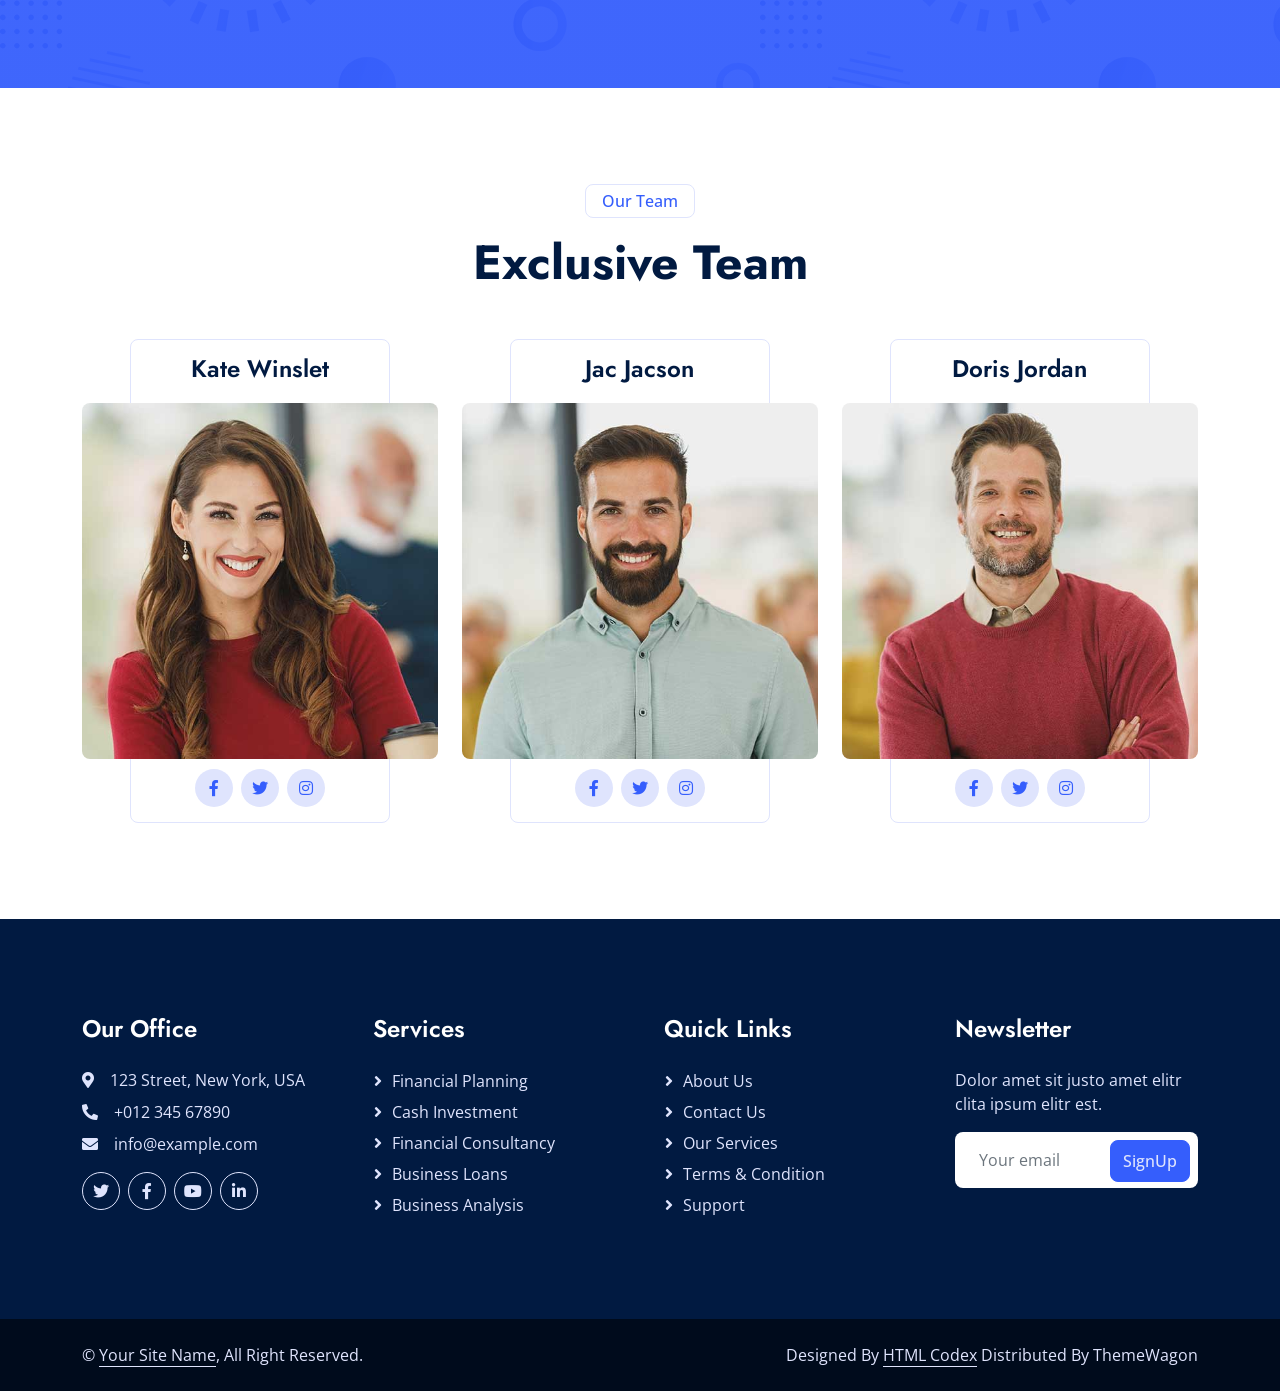
==== commit 0c6edbb8: "Update about.html" ====
--- a/about.html
+++ b/about.html
@@ -46,12 +46,12 @@
     <div class="container-fluid fixed-top px-0 wow fadeIn" data-wow-delay="0.1s">
         <div class="top-bar row gx-0 align-items-center d-none d-lg-flex">
             <div class="col-lg-6 px-5 text-start">
-                <small><i class="fa fa-map-marker-alt text-primary me-2"></i>123 Street, New York, USA</small>
+                <small><i class="fa fa-map-marker-alt text-primary me-2"></i>Brasília, DF</small>
                 <small class="ms-4"><i class="fa fa-clock text-primary me-2"></i>9.00 am - 9.00 pm</small>
             </div>
             <div class="col-lg-6 px-5 text-end">
-                <small><i class="fa fa-envelope text-primary me-2"></i>info@example.com</small>
-                <small class="ms-4"><i class="fa fa-phone-alt text-primary me-2"></i>+012 345 6789</small>
+                <small><i class="fa fa-envelope text-primary me-2"></i>smartprotect@contato.com.br</small>
+                <small class="ms-4"><i class="fa fa-phone-alt text-primary me-2"></i>61 91234-5678</small>
             </div>
         </div>
 
@@ -65,20 +65,20 @@
             </button>
             <div class="collapse navbar-collapse" id="navbarCollapse">
                 <div class="navbar-nav ms-auto p-4 p-lg-0">
-                    <a href="index.html" class="nav-item nav-link">Home</a>
-                    <a href="about.html" class="nav-item nav-link active">About</a>
-                    <a href="service.html" class="nav-item nav-link">Services</a>
+                    <a href="index.html" class="nav-item nav-link">Início</a>
+                    <a href="about.html" class="nav-item nav-link active">Sobre</a>
+                    <a href="service.html" class="nav-item nav-link">Serviços</a>
                     <div class="nav-item dropdown">
                         <a href="#" class="nav-link dropdown-toggle" data-bs-toggle="dropdown">Pages</a>
                         <div class="dropdown-menu border-light m-0">
-                            <a href="project.html" class="dropdown-item">Projects</a>
+                            <a href="project.html" class="dropdown-item">Projetos</a>
                             <a href="feature.html" class="dropdown-item">Features</a>
-                            <a href="team.html" class="dropdown-item">Team Member</a>
+                            <a href="team.html" class="dropdown-item">Membros</a>
                             <a href="testimonial.html" class="dropdown-item">Testimonial</a>
                             <a href="404.html" class="dropdown-item">404 Page</a>
                         </div>
                     </div>
-                    <a href="contact.html" class="nav-item nav-link">Contact</a>
+                    <a href="contact.html" class="nav-item nav-link">Contato</a>
                 </div>
                 <div class="d-none d-lg-flex ms-2">
                     <a class="btn btn-light btn-sm-square rounded-circle ms-3" href="">
